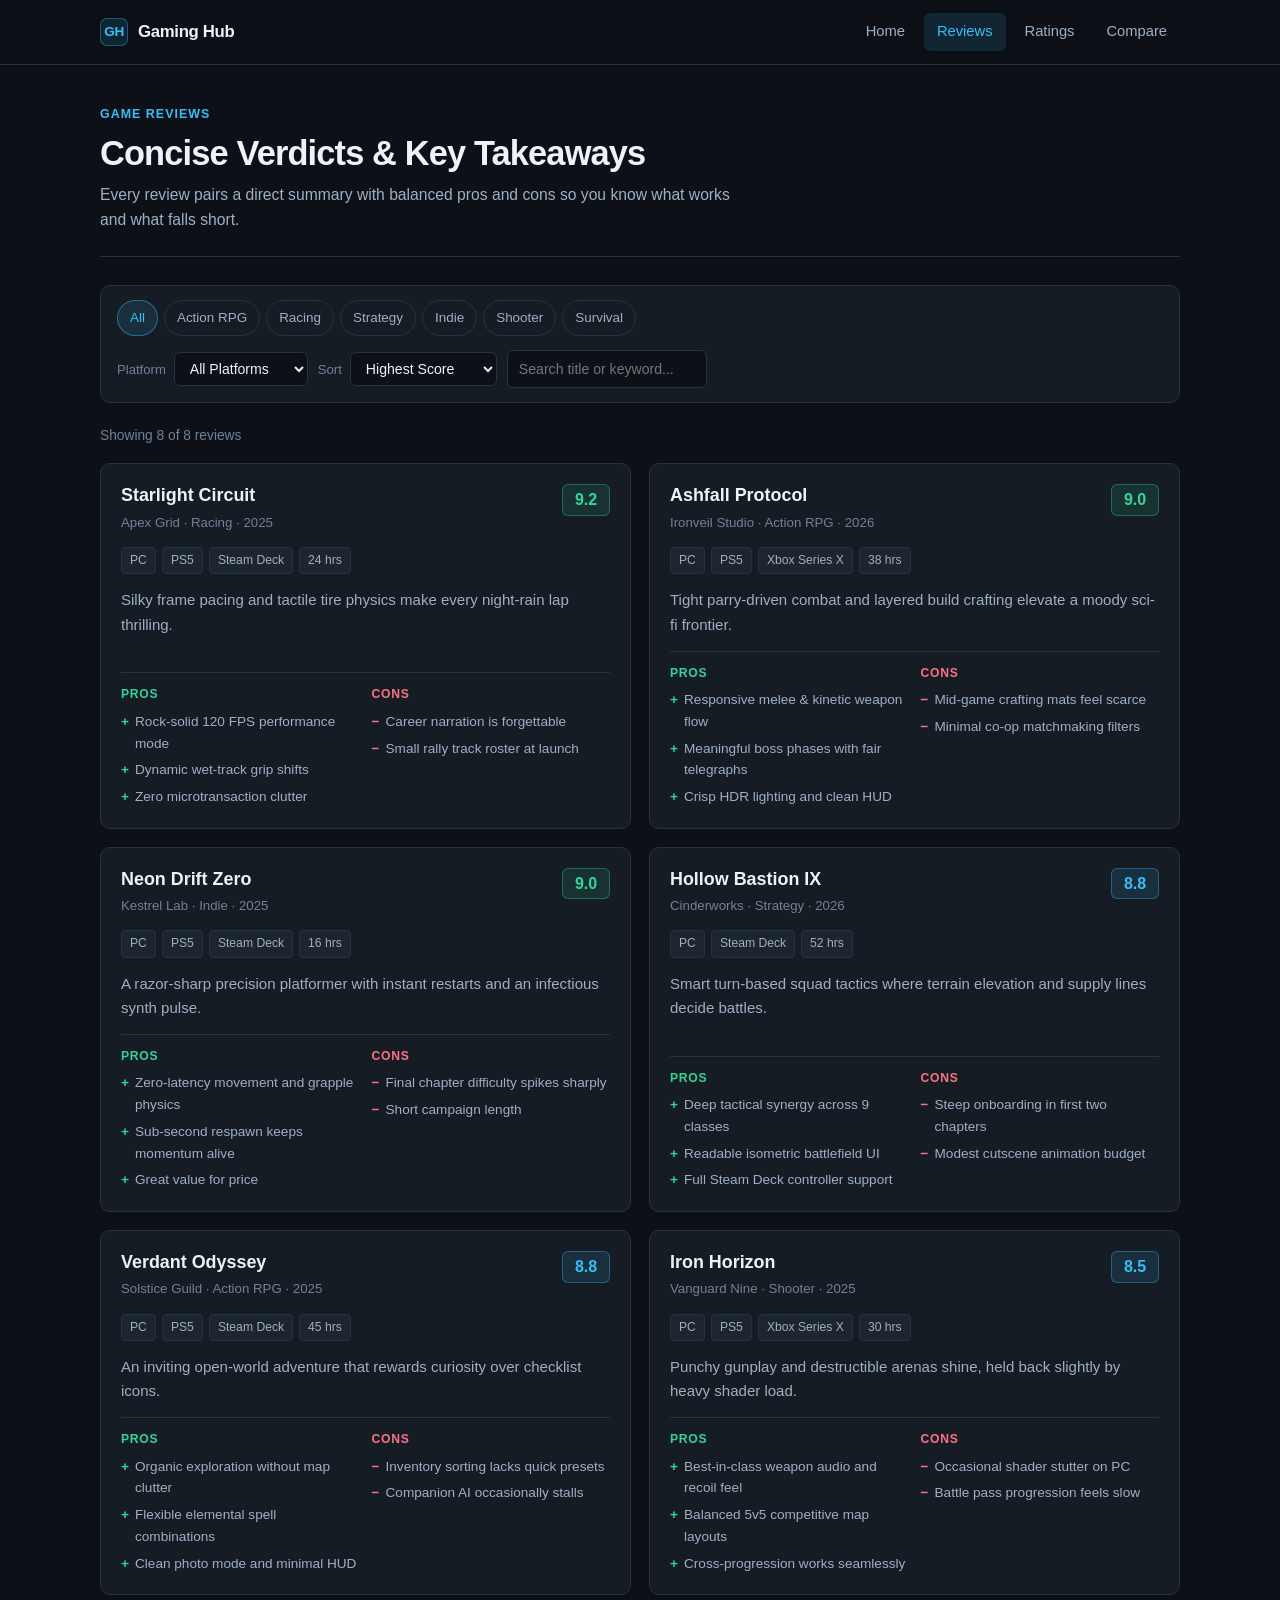
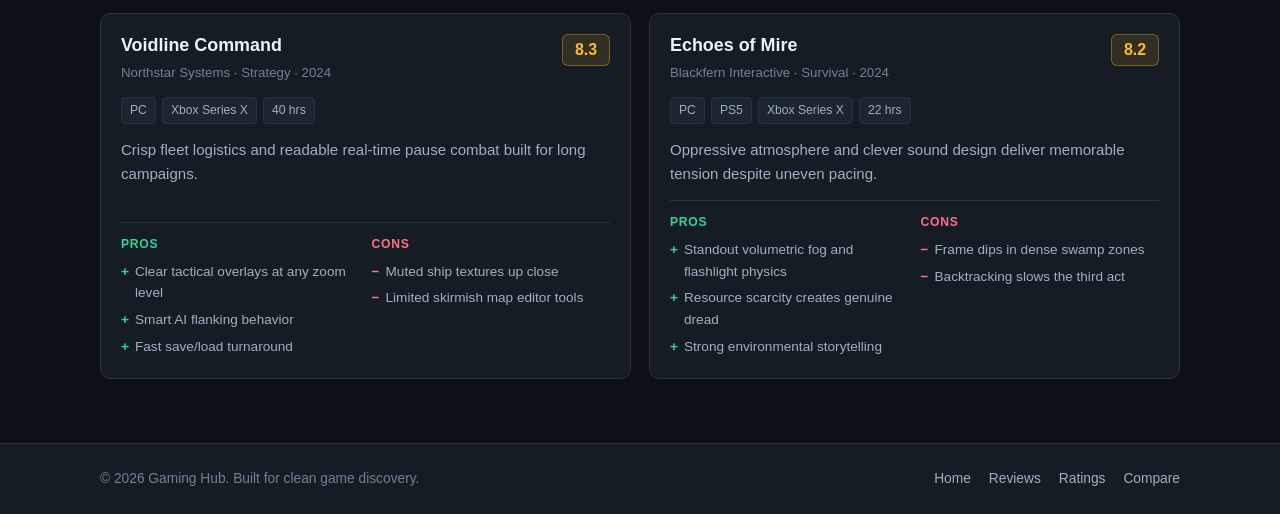
==== reviews.html @ 5da99f05 "Added reviews page" ====
<!DOCTYPE html>
<html lang="en">
  <head>
    <meta charset="UTF-8" />
    <meta name="viewport" content="width=device-width, initial-scale=1.0" />
    <title>Reviews — Gaming Hub</title>
    <link rel="stylesheet" href="style.css" />
    <script src="app.js" defer></script>
  </head>
  <body data-page="reviews">
    <header class="site-header">
      <div class="container nav-bar">
        <a class="brand" href="index.html">
          <span class="brand-mark" aria-hidden="true">GH</span>
          <span>Gaming Hub</span>
        </a>

        <button
          type="button"
          class="nav-toggle"
          data-nav-toggle
          aria-expanded="false"
          aria-controls="primary-nav"
        >
          Menu
        </button>

        <nav aria-label="Primary">
          <ul id="primary-nav" class="nav-links" data-nav-links>
            <li><a class="nav-link" href="index.html">Home</a></li>
            <li><a class="nav-link" href="reviews.html" aria-current="page">Reviews</a></li>
            <li><a class="nav-link" href="ratings.html">Ratings</a></li>
            <li><a class="nav-link" href="compare.html">Compare</a></li>
          </ul>
        </nav>
      </div>
    </header>

    <main>
      <div class="container">
        <header class="page-header">
          <span class="eyebrow">Game Reviews</span>
          <h1 class="page-title">Concise Verdicts &amp; Key Takeaways</h1>
          <p class="page-subtitle">
            Every review pairs a direct summary with balanced pros and cons so you know what works and what falls short.
          </p>
        </header>

        <section aria-label="Review filters">
          <div class="controls-bar">
            <div id="review-genre-filters" class="filter-pills" role="group" aria-label="Filter by genre"></div>

            <div class="control-inputs">
              <div class="control-field">
                <label class="control-label" for="review-platform-select">Platform</label>
                <select id="review-platform-select" class="select"></select>
              </div>

              <div class="control-field">
                <label class="control-label" for="review-sort-select">Sort</label>
                <select id="review-sort-select" class="select">
                  <option value="score-desc">Highest Score</option>
                  <option value="year-desc">Newest Release</option>
                  <option value="title-asc">Title (A–Z)</option>
                </select>
              </div>

              <div class="control-field">
                <label class="sr-only" for="review-search-input">Search reviews</label>
                <input
                  id="review-search-input"
                  class="input"
                  type="search"
                  placeholder="Search title or keyword..."
                />
              </div>
            </div>
          </div>

          <div class="results-meta">
            <span id="reviews-count" class="tabular"></span>
          </div>
        </section>

        <section aria-label="Review list">
          <div id="reviews-grid" class="grid grid-2"></div>
        </section>
      </div>
    </main>

    <footer class="site-footer">
      <div class="container footer-inner">
        <p style="margin: 0;">&copy; 2026 Gaming Hub. Built for clean game discovery.</p>
        <ul class="footer-links">
          <li><a href="index.html">Home</a></li>
          <li><a href="reviews.html">Reviews</a></li>
          <li><a href="ratings.html">Ratings</a></li>
          <li><a href="compare.html">Compare</a></li>
        </ul>
      </div>
    </footer>
  </body>
</html>
---- style.css ----
/* ==========================================================================
   Gaming Hub — Shared Dark Theme Stylesheet
   Clean, minimal dark slate/charcoal palette with crisp card borders.
   ========================================================================== */

:root {
  --bg-base: #0d1117;
  --bg-surface: #151c24;
  --bg-elevated: #1c2530;
  --bg-hover: #232e3c;

  --border-subtle: #263242;
  --border-strong: #36475c;

  --text-primary: #eef3f8;
  --text-secondary: #9eb0c4;
  --text-muted: #708297;

  --accent: #38bdf8;
  --accent-hover: #7dd3fc;
  --accent-soft: rgba(56, 189, 248, 0.12);

  --positive: #34d399;
  --positive-soft: rgba(52, 211, 153, 0.12);
  --negative: #fb7185;
  --negative-soft: rgba(251, 113, 133, 0.12);
  --warning: #fbbf24;
  --warning-soft: rgba(251, 191, 36, 0.12);

  --radius-sm: 6px;
  --radius-md: 10px;
  --radius-lg: 14px;
  --max-width: 1120px;
  --transition: 160ms ease;
}

*,
*::before,
*::after {
  box-sizing: border-box;
}

html {
  color-scheme: dark;
  scroll-behavior: smooth;
}

body {
  margin: 0;
  min-height: 100vh;
  display: flex;
  flex-direction: column;
  background-color: var(--bg-base);
  color: var(--text-primary);
  font-family: -apple-system, BlinkMacSystemFont, "Segoe UI", Roboto, Inter, Helvetica, Arial, sans-serif;
  font-size: 15px;
  line-height: 1.6;
  -webkit-font-smoothing: antialiased;
}

img,
svg {
  display: block;
  max-width: 100%;
}

a {
  color: inherit;
  text-decoration: none;
}

button,
input,
select {
  font: inherit;
  color: inherit;
}

:focus-visible {
  outline: 2px solid var(--accent);
  outline-offset: 2px;
}

.sr-only {
  position: absolute;
  width: 1px;
  height: 1px;
  padding: 0;
  margin: -1px;
  overflow: hidden;
  clip: rect(0, 0, 0, 0);
  white-space: nowrap;
  border: 0;
}

.tabular {
  font-variant-numeric: tabular-nums;
}

/* Layout Containers
   ========================================================================== */

.container {
  width: 100%;
  max-width: var(--max-width);
  margin: 0 auto;
  padding: 0 20px;
}

main {
  flex: 1;
  padding: 36px 0 64px;
}

.section {
  margin-top: 40px;
}

.section-header {
  display: flex;
  align-items: baseline;
  justify-content: space-between;
  gap: 16px;
  margin-bottom: 18px;
}

.section-title {
  margin: 0;
  font-size: 1.2rem;
  font-weight: 600;
  letter-spacing: -0.01em;
}

.section-link {
  font-size: 0.9rem;
  color: var(--accent);
  transition: color var(--transition);
}

.section-link:hover {
  color: var(--accent-hover);
}

/* Header & Navigation
   ========================================================================== */

.site-header {
  position: sticky;
  top: 0;
  z-index: 20;
  background-color: rgba(13, 17, 23, 0.92);
  backdrop-filter: blur(10px);
  border-bottom: 1px solid var(--border-subtle);
}

.nav-bar {
  display: flex;
  align-items: center;
  justify-content: space-between;
  gap: 20px;
  min-height: 64px;
}

.brand {
  display: inline-flex;
  align-items: center;
  gap: 10px;
  font-weight: 700;
  font-size: 1.05rem;
  letter-spacing: -0.02em;
}

.brand-mark {
  width: 28px;
  height: 28px;
  border-radius: 7px;
  display: grid;
  place-items: center;
  background-color: var(--accent-soft);
  border: 1px solid rgba(56, 189, 248, 0.35);
  color: var(--accent);
  font-size: 0.85rem;
  font-weight: 800;
}

.nav-toggle {
  display: none;
  background: var(--bg-surface);
  border: 1px solid var(--border-subtle);
  border-radius: var(--radius-sm);
  padding: 6px 10px;
  cursor: pointer;
  color: var(--text-secondary);
}

.nav-links {
  display: flex;
  align-items: center;
  gap: 6px;
  list-style: none;
  margin: 0;
  padding: 0;
}

.nav-link {
  display: inline-block;
  padding: 7px 13px;
  border-radius: var(--radius-sm);
  font-size: 0.92rem;
  font-weight: 500;
  color: var(--text-secondary);
  transition: background-color var(--transition), color var(--transition);
}

.nav-link:hover {
  color: var(--text-primary);
  background-color: var(--bg-surface);
}

.nav-link[aria-current="page"] {
  color: var(--accent);
  background-color: var(--accent-soft);
}

/* Page Header / Hero
   ========================================================================== */

.page-header {
  padding-bottom: 24px;
  border-bottom: 1px solid var(--border-subtle);
  margin-bottom: 28px;
}

.eyebrow {
  display: inline-block;
  margin-bottom: 8px;
  font-size: 0.78rem;
  font-weight: 600;
  letter-spacing: 0.08em;
  text-transform: uppercase;
  color: var(--accent);
}

.page-title {
  margin: 0 0 8px;
  font-size: clamp(1.6rem, 3vw, 2.15rem);
  font-weight: 700;
  line-height: 1.2;
  letter-spacing: -0.025em;
}

.page-subtitle {
  margin: 0;
  max-width: 660px;
  color: var(--text-secondary);
  font-size: 0.98rem;
}

.hero-card {
  background-color: var(--bg-surface);
  border: 1px solid var(--border-subtle);
  border-radius: var(--radius-lg);
  padding: 32px;
  display: grid;
  grid-template-columns: 1.4fr 1fr;
  gap: 28px;
  align-items: center;
}

.hero-actions {
  display: flex;
  flex-wrap: wrap;
  gap: 10px;
  margin-top: 20px;
}

.hero-stats {
  display: grid;
  grid-template-columns: repeat(2, 1fr);
  gap: 12px;
}

.stat-tile {
  background-color: var(--bg-elevated);
  border: 1px solid var(--border-subtle);
  border-radius: var(--radius-md);
  padding: 14px 16px;
}

.stat-value {
  display: block;
  font-size: 1.4rem;
  font-weight: 700;
  color: var(--text-primary);
}

.stat-label {
  display: block;
  font-size: 0.8rem;
  color: var(--text-muted);
}

/* Buttons & Controls
   ========================================================================== */

.btn {
  display: inline-flex;
  align-items: center;
  justify-content: center;
  gap: 8px;
  padding: 9px 16px;
  border-radius: var(--radius-sm);
  font-size: 0.9rem;
  font-weight: 600;
  border: 1px solid var(--border-strong);
  background-color: var(--bg-elevated);
  color: var(--text-primary);
  cursor: pointer;
  transition: background-color var(--transition), border-color var(--transition);
}

.btn:hover {
  background-color: var(--bg-hover);
  border-color: var(--text-muted);
}

.btn-primary {
  background-color: var(--accent);
  border-color: var(--accent);
  color: #081018;
}

.btn-primary:hover {
  background-color: var(--accent-hover);
  border-color: var(--accent-hover);
}

.controls-bar {
  display: flex;
  flex-wrap: wrap;
  align-items: center;
  justify-content: space-between;
  gap: 14px;
  margin-bottom: 22px;
  padding: 14px 16px;
  background-color: var(--bg-surface);
  border: 1px solid var(--border-subtle);
  border-radius: var(--radius-md);
}

.filter-pills {
  display: flex;
  flex-wrap: wrap;
  gap: 6px;
}

.pill-btn {
  padding: 6px 12px;
  border-radius: 999px;
  border: 1px solid var(--border-subtle);
  background-color: transparent;
  color: var(--text-secondary);
  font-size: 0.84rem;
  font-weight: 500;
  cursor: pointer;
  transition: all var(--transition);
}

.pill-btn:hover {
  color: var(--text-primary);
  border-color: var(--border-strong);
}

.pill-btn.is-active {
  background-color: var(--accent-soft);
  border-color: rgba(56, 189, 248, 0.45);
  color: var(--accent);
}

.control-inputs {
  display: flex;
  flex-wrap: wrap;
  align-items: center;
  gap: 10px;
}

.control-field {
  display: flex;
  align-items: center;
  gap: 8px;
}

.control-label {
  font-size: 0.82rem;
  color: var(--text-muted);
  white-space: nowrap;
}

.input,
.select {
  background-color: var(--bg-base);
  border: 1px solid var(--border-subtle);
  border-radius: var(--radius-sm);
  padding: 7px 11px;
  font-size: 0.88rem;
  color: var(--text-primary);
  transition: border-color var(--transition);
}

.input:hover,
.select:hover {
  border-color: var(--border-strong);
}

.results-meta {
  display: flex;
  align-items: center;
  justify-content: space-between;
  margin-bottom: 16px;
  font-size: 0.86rem;
  color: var(--text-muted);
}

/* Grids & Cards
   ========================================================================== */

.grid {
  display: grid;
  gap: 18px;
}

.grid-2 {
  grid-template-columns: repeat(2, minmax(0, 1fr));
}

.grid-3 {
  grid-template-columns: repeat(3, minmax(0, 1fr));
}

.card {
  background-color: var(--bg-surface);
  border: 1px solid var(--border-subtle);
  border-radius: var(--radius-md);
  padding: 20px;
  display: flex;
  flex-direction: column;
  gap: 14px;
  transition: border-color var(--transition), transform var(--transition);
}

.card:hover {
  border-color: var(--border-strong);
}

.card-top {
  display: flex;
  align-items: flex-start;
  justify-content: space-between;
  gap: 12px;
}

.card-title {
  margin: 0;
  font-size: 1.12rem;
  font-weight: 650;
  line-height: 1.3;
}

.card-meta {
  margin: 4px 0 0;
  font-size: 0.83rem;
  color: var(--text-muted);
}

.score-badge {
  flex-shrink: 0;
  min-width: 48px;
  padding: 6px 10px;
  border-radius: var(--radius-sm);
  text-align: center;
  font-weight: 700;
  font-size: 1rem;
  line-height: 1.1;
  border: 1px solid var(--border-strong);
  background-color: var(--bg-elevated);
}

.score-badge.tier-high {
  color: var(--positive);
  background-color: var(--positive-soft);
  border-color: rgba(52, 211, 153, 0.35);
}

.score-badge.tier-mid {
  color: var(--accent);
  background-color: var(--accent-soft);
  border-color: rgba(56, 189, 248, 0.35);
}

.score-badge.tier-solid {
  color: var(--warning);
  background-color: var(--warning-soft);
  border-color: rgba(251, 191, 36, 0.35);
}

.tag-row {
  display: flex;
  flex-wrap: wrap;
  gap: 6px;
}

.tag {
  padding: 3px 8px;
  border-radius: 4px;
  font-size: 0.76rem;
  font-weight: 500;
  color: var(--text-secondary);
  background-color: var(--bg-elevated);
  border: 1px solid var(--border-subtle);
}

/* Reviews Page
   ========================================================================== */

.review-verdict {
  margin: 0;
  color: var(--text-secondary);
  font-size: 0.94rem;
}

.pros-cons {
  display: grid;
  grid-template-columns: repeat(2, minmax(0, 1fr));
  gap: 12px;
  padding-top: 12px;
  border-top: 1px solid var(--border-subtle);
  margin-top: auto;
}

.pros-cons-title {
  margin: 0 0 6px;
  font-size: 0.76rem;
  font-weight: 700;
  letter-spacing: 0.06em;
  text-transform: uppercase;
}

.pros-cons-title.is-pro {
  color: var(--positive);
}

.pros-cons-title.is-con {
  color: var(--negative);
}

.takeaway-list {
  margin: 0;
  padding: 0;
  list-style: none;
  display: flex;
  flex-direction: column;
  gap: 5px;
  font-size: 0.85rem;
  color: var(--text-secondary);
}

.takeaway-list li {
  position: relative;
  padding-left: 14px;
}

.takeaway-list.is-pro li::before {
  content: "+";
  position: absolute;
  left: 0;
  color: var(--positive);
  font-weight: 700;
}

.takeaway-list.is-con li::before {
  content: "−";
  position: absolute;
  left: 0;
  color: var(--negative);
  font-weight: 700;
}

/* Ratings Page
   ========================================================================== */

.summary-strip {
  display: grid;
  grid-template-columns: repeat(3, minmax(0, 1fr));
  gap: 14px;
  margin-bottom: 22px;
}

.rating-bars {
  display: flex;
  flex-direction: column;
  gap: 10px;
}

.rating-row {
  display: grid;
  grid-template-columns: 92px 1fr 38px;
  align-items: center;
  gap: 10px;
  font-size: 0.85rem;
}

.rating-name {
  color: var(--text-secondary);
}

.rating-track {
  height: 7px;
  border-radius: 999px;
  background-color: var(--bg-base);
  border: 1px solid var(--border-subtle);
  overflow: hidden;
}

.rating-fill {
  height: 100%;
  border-radius: 999px;
  background-color: var(--accent);
}

.rating-fill.is-high {
  background-color: var(--positive);
}

.rating-num {
  text-align: right;
  font-weight: 600;
  color: var(--text-primary);
}

.card-footer-note {
  margin-top: auto;
  padding-top: 10px;
  border-top: 1px solid var(--border-subtle);
  display: flex;
  align-items: center;
  justify-content: space-between;
  font-size: 0.82rem;
  color: var(--text-muted);
}

/* Compare Page
   ========================================================================== */

.compare-toolbar {
  display: flex;
  flex-wrap: wrap;
  align-items: center;
  justify-content: space-between;
  gap: 14px;
  padding: 16px;
  background-color: var(--bg-surface);
  border: 1px solid var(--border-subtle);
  border-radius: var(--radius-md);
  margin-bottom: 22px;
}

.compare-selectors {
  display: flex;
  flex-wrap: wrap;
  align-items: center;
  gap: 10px;
}

.compare-cards {
  display: grid;
  grid-template-columns: repeat(2, minmax(0, 1fr));
  gap: 18px;
  margin-bottom: 22px;
}

.compare-slot-label {
  font-size: 0.74rem;
  font-weight: 700;
  letter-spacing: 0.08em;
  text-transform: uppercase;
  color: var(--accent);
}

.compare-table-wrap {
  background-color: var(--bg-surface);
  border: 1px solid var(--border-subtle);
  border-radius: var(--radius-md);
  overflow-x: auto;
}

.compare-table {
  width: 100%;
  border-collapse: collapse;
  font-size: 0.92rem;
}

.compare-table th,
.compare-table td {
  padding: 13px 16px;
  text-align: left;
  border-bottom: 1px solid var(--border-subtle);
}

.compare-table thead th {
  background-color: var(--bg-elevated);
  font-size: 0.85rem;
  font-weight: 650;
  color: var(--text-secondary);
}

.compare-table tbody tr:last-child th,
.compare-table tbody tr:last-child td {
  border-bottom: 0;
}

.compare-table tbody th {
  width: 24%;
  color: var(--text-muted);
  font-weight: 500;
}

.metric-winner {
  color: var(--positive);
  font-weight: 650;
}

.empty-state {
  padding: 36px 20px;
  text-align: center;
  background-color: var(--bg-surface);
  border: 1px dashed var(--border-strong);
  border-radius: var(--radius-md);
  color: var(--text-secondary);
}

/* Footer
   ========================================================================== */

.site-footer {
  margin-top: auto;
  border-top: 1px solid var(--border-subtle);
  background-color: var(--bg-surface);
  padding: 24px 0;
}

.footer-inner {
  display: flex;
  flex-wrap: wrap;
  align-items: center;
  justify-content: space-between;
  gap: 16px;
  font-size: 0.86rem;
  color: var(--text-muted);
}

.footer-links {
  display: flex;
  flex-wrap: wrap;
  gap: 18px;
  list-style: none;
  margin: 0;
  padding: 0;
}

.footer-links a {
  color: var(--text-secondary);
  transition: color var(--transition);
}

.footer-links a:hover {
  color: var(--accent);
}

/* Responsive Adjustments
   ========================================================================== */

@media (max-width: 900px) {
  .grid-3 {
    grid-template-columns: repeat(2, minmax(0, 1fr));
  }

  .hero-card {
    grid-template-columns: 1fr;
  }
}

@media (max-width: 700px) {
  .nav-bar {
    flex-wrap: wrap;
    padding: 12px 0;
  }

  .nav-toggle {
    display: inline-flex;
    align-items: center;
    gap: 6px;
  }

  .nav-links {
    display: none;
    width: 100%;
    flex-direction: column;
    align-items: stretch;
    padding-top: 8px;
    border-top: 1px solid var(--border-subtle);
  }

  .nav-links.is-open {
    display: flex;
  }

  .grid-2,
  .grid-3,
  .summary-strip,
  .compare-cards,
  .pros-cons {
    grid-template-columns: 1fr;
  }
}
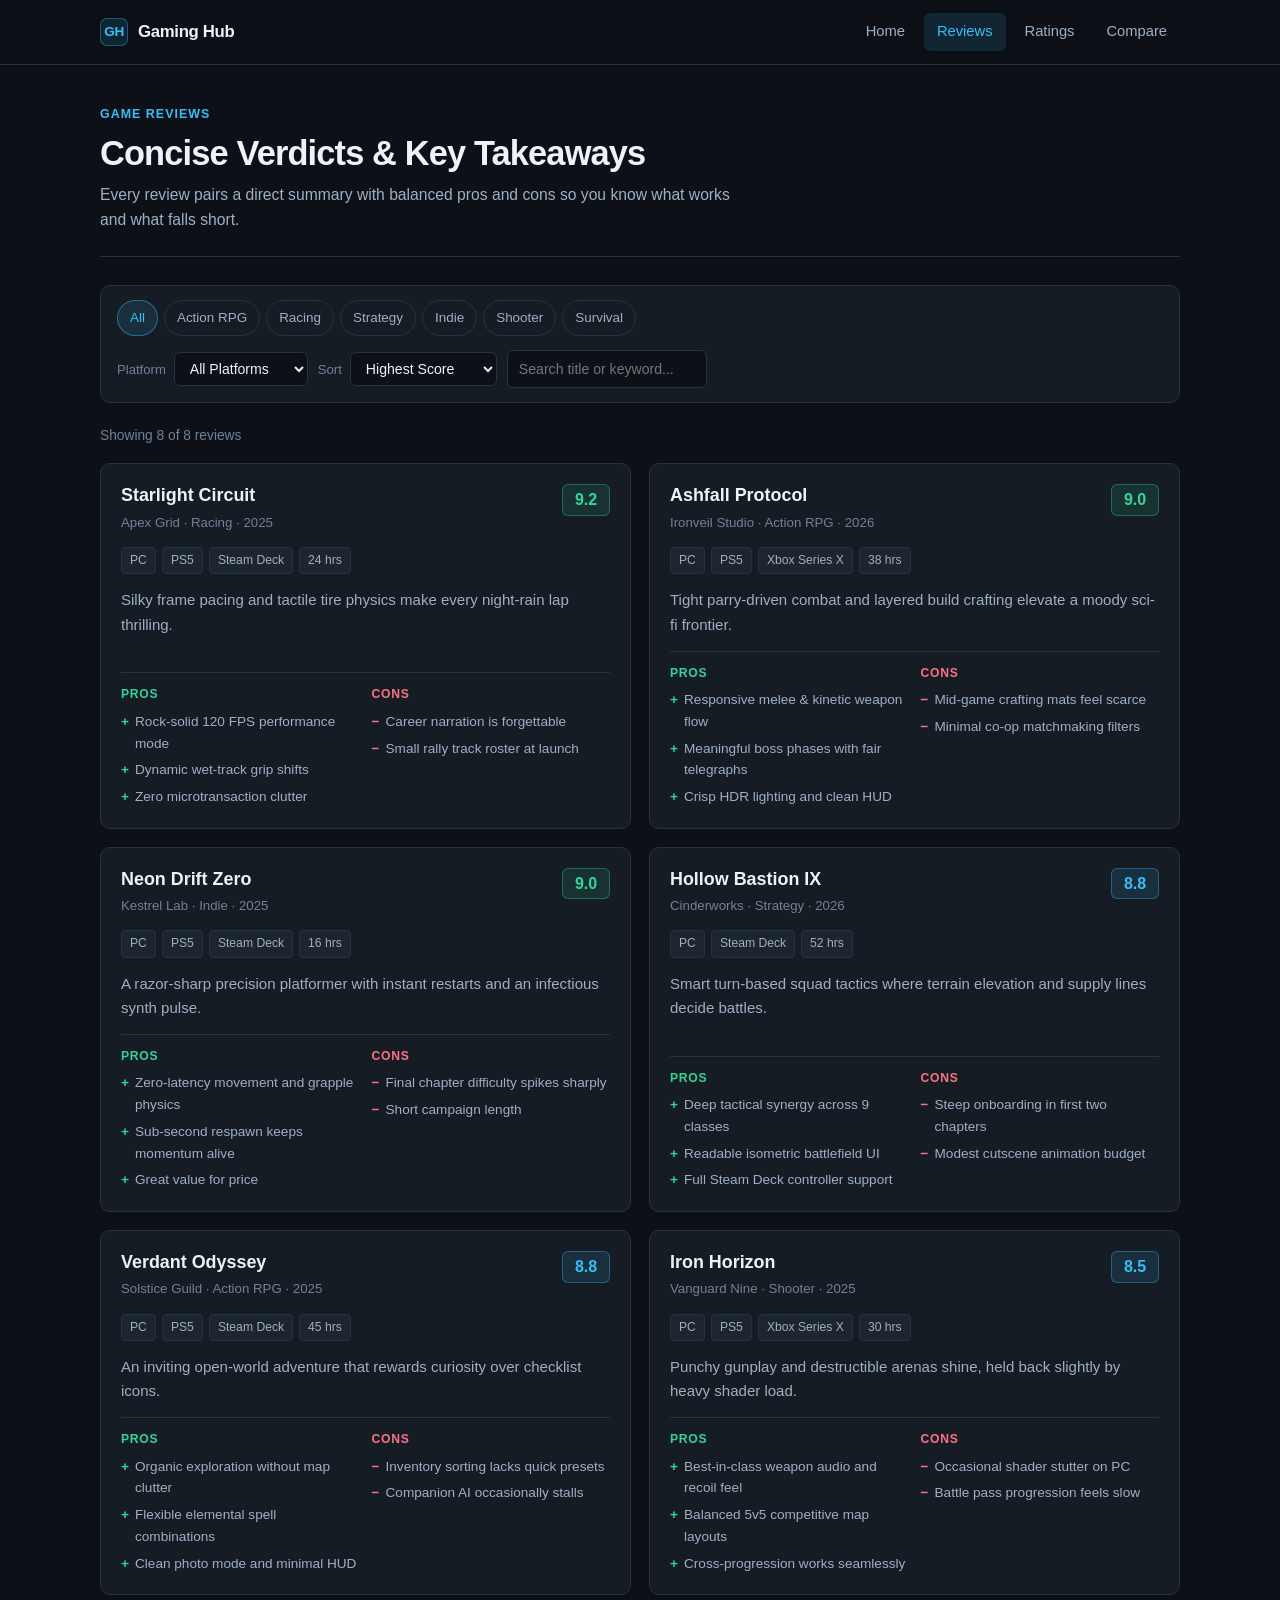
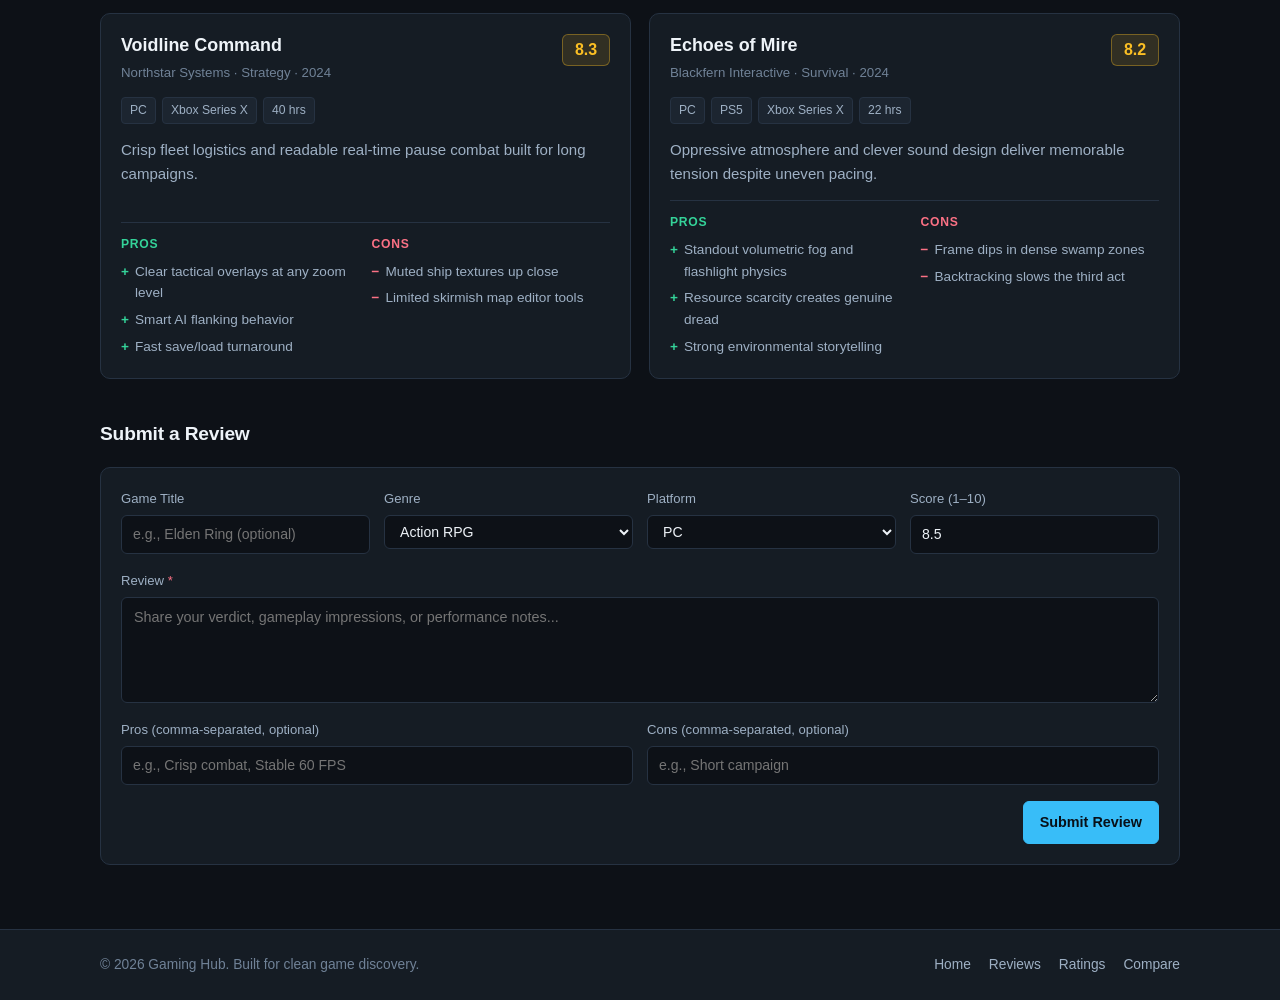
==== commit dc472bec: "Added fourth page" ====
--- a/reviews.html
+++ b/reviews.html
@@ -85,6 +85,105 @@
         <section aria-label="Review list">
           <div id="reviews-grid" class="grid grid-2"></div>
         </section>
+
+        <section class="section" aria-label="Submit a review">
+          <div class="section-header">
+            <h2 class="section-title">Submit a Review</h2>
+          </div>
+
+          <form id="review-form" class="card review-form" novalidate>
+            <div class="form-grid">
+              <div class="form-field">
+                <label class="form-label" for="review-title-input">Game Title</label>
+                <input
+                  id="review-title-input"
+                  name="title"
+                  class="input"
+                  type="text"
+                  placeholder="e.g., Elden Ring (optional)"
+                  maxlength="80"
+                />
+              </div>
+
+              <div class="form-field">
+                <label class="form-label" for="review-genre-input">Genre</label>
+                <select id="review-genre-input" name="genre" class="select"></select>
+              </div>
+
+              <div class="form-field">
+                <label class="form-label" for="review-platform-input">Platform</label>
+                <select id="review-platform-input" name="platform" class="select"></select>
+              </div>
+
+              <div class="form-field">
+                <label class="form-label" for="review-score-input">Score (1–10)</label>
+                <input
+                  id="review-score-input"
+                  name="score"
+                  class="input tabular"
+                  type="number"
+                  min="1"
+                  max="10"
+                  step="0.1"
+                  value="8.5"
+                />
+              </div>
+            </div>
+
+            <div class="form-field">
+              <label class="form-label" for="review-text-input">
+                Review <span class="required-mark" aria-hidden="true">*</span>
+              </label>
+              <textarea
+                id="review-text-input"
+                name="review"
+                class="textarea"
+                rows="4"
+                placeholder="Share your verdict, gameplay impressions, or performance notes..."
+                required
+                aria-describedby="review-form-feedback"
+              ></textarea>
+            </div>
+
+            <div class="form-grid form-grid-2">
+              <div class="form-field">
+                <label class="form-label" for="review-pros-input">Pros (comma-separated, optional)</label>
+                <input
+                  id="review-pros-input"
+                  name="pros"
+                  class="input"
+                  type="text"
+                  placeholder="e.g., Crisp combat, Stable 60 FPS"
+                />
+              </div>
+
+              <div class="form-field">
+                <label class="form-label" for="review-cons-input">Cons (comma-separated, optional)</label>
+                <input
+                  id="review-cons-input"
+                  name="cons"
+                  class="input"
+                  type="text"
+                  placeholder="e.g., Short campaign"
+                />
+              </div>
+            </div>
+
+            <div
+              id="review-form-feedback"
+              class="form-feedback"
+              role="alert"
+              aria-live="polite"
+              hidden
+            ></div>
+
+            <div class="form-actions">
+              <button type="submit" id="review-submit-btn" class="btn btn-primary">
+                Submit Review
+              </button>
+            </div>
+          </form>
+        </section>
       </div>
     </main>
 
--- a/style.css
+++ b/style.css
@@ -71,7 +71,8 @@
 
 button,
 input,
-select {
+select,
+textarea {
   font: inherit;
   color: inherit;
 }
@@ -585,6 +586,95 @@
   font-weight: 700;
 }
 
+.takeaway-list li.takeaway-empty {
+  padding-left: 0;
+  color: var(--text-muted);
+}
+
+.takeaway-list li.takeaway-empty::before {
+  content: none;
+}
+
+.review-form {
+  gap: 16px;
+}
+
+.form-grid {
+  display: grid;
+  grid-template-columns: repeat(4, minmax(0, 1fr));
+  gap: 14px;
+}
+
+.form-grid-2 {
+  grid-template-columns: repeat(2, minmax(0, 1fr));
+}
+
+.form-field {
+  display: flex;
+  flex-direction: column;
+  gap: 6px;
+}
+
+.form-label {
+  font-size: 0.82rem;
+  font-weight: 500;
+  color: var(--text-secondary);
+}
+
+.required-mark {
+  color: var(--negative);
+}
+
+.textarea {
+  width: 100%;
+  resize: vertical;
+  min-height: 96px;
+  background-color: var(--bg-base);
+  border: 1px solid var(--border-subtle);
+  border-radius: var(--radius-sm);
+  padding: 9px 12px;
+  font-size: 0.9rem;
+  line-height: 1.5;
+  color: var(--text-primary);
+  transition: border-color var(--transition);
+}
+
+.textarea:hover {
+  border-color: var(--border-strong);
+}
+
+.input[aria-invalid="true"],
+.textarea[aria-invalid="true"] {
+  border-color: var(--negative);
+}
+
+.form-feedback {
+  padding: 10px 13px;
+  border-radius: var(--radius-sm);
+  font-size: 0.88rem;
+  font-weight: 500;
+  border: 1px solid transparent;
+}
+
+.form-feedback.is-error {
+  color: var(--negative);
+  background-color: var(--negative-soft);
+  border-color: rgba(251, 113, 133, 0.35);
+}
+
+.form-feedback.is-success {
+  color: var(--positive);
+  background-color: var(--positive-soft);
+  border-color: rgba(52, 211, 153, 0.35);
+}
+
+.form-actions {
+  display: flex;
+  align-items: center;
+  justify-content: flex-end;
+  gap: 10px;
+}
+
 /* Ratings Page
    ========================================================================== */
 
@@ -780,7 +870,8 @@
    ========================================================================== */
 
 @media (max-width: 900px) {
-  .grid-3 {
+  .grid-3,
+  .form-grid {
     grid-template-columns: repeat(2, minmax(0, 1fr));
   }
 
@@ -818,7 +909,9 @@
   .grid-3,
   .summary-strip,
   .compare-cards,
-  .pros-cons {
+  .pros-cons,
+  .form-grid,
+  .form-grid-2 {
     grid-template-columns: 1fr;
   }
 }
